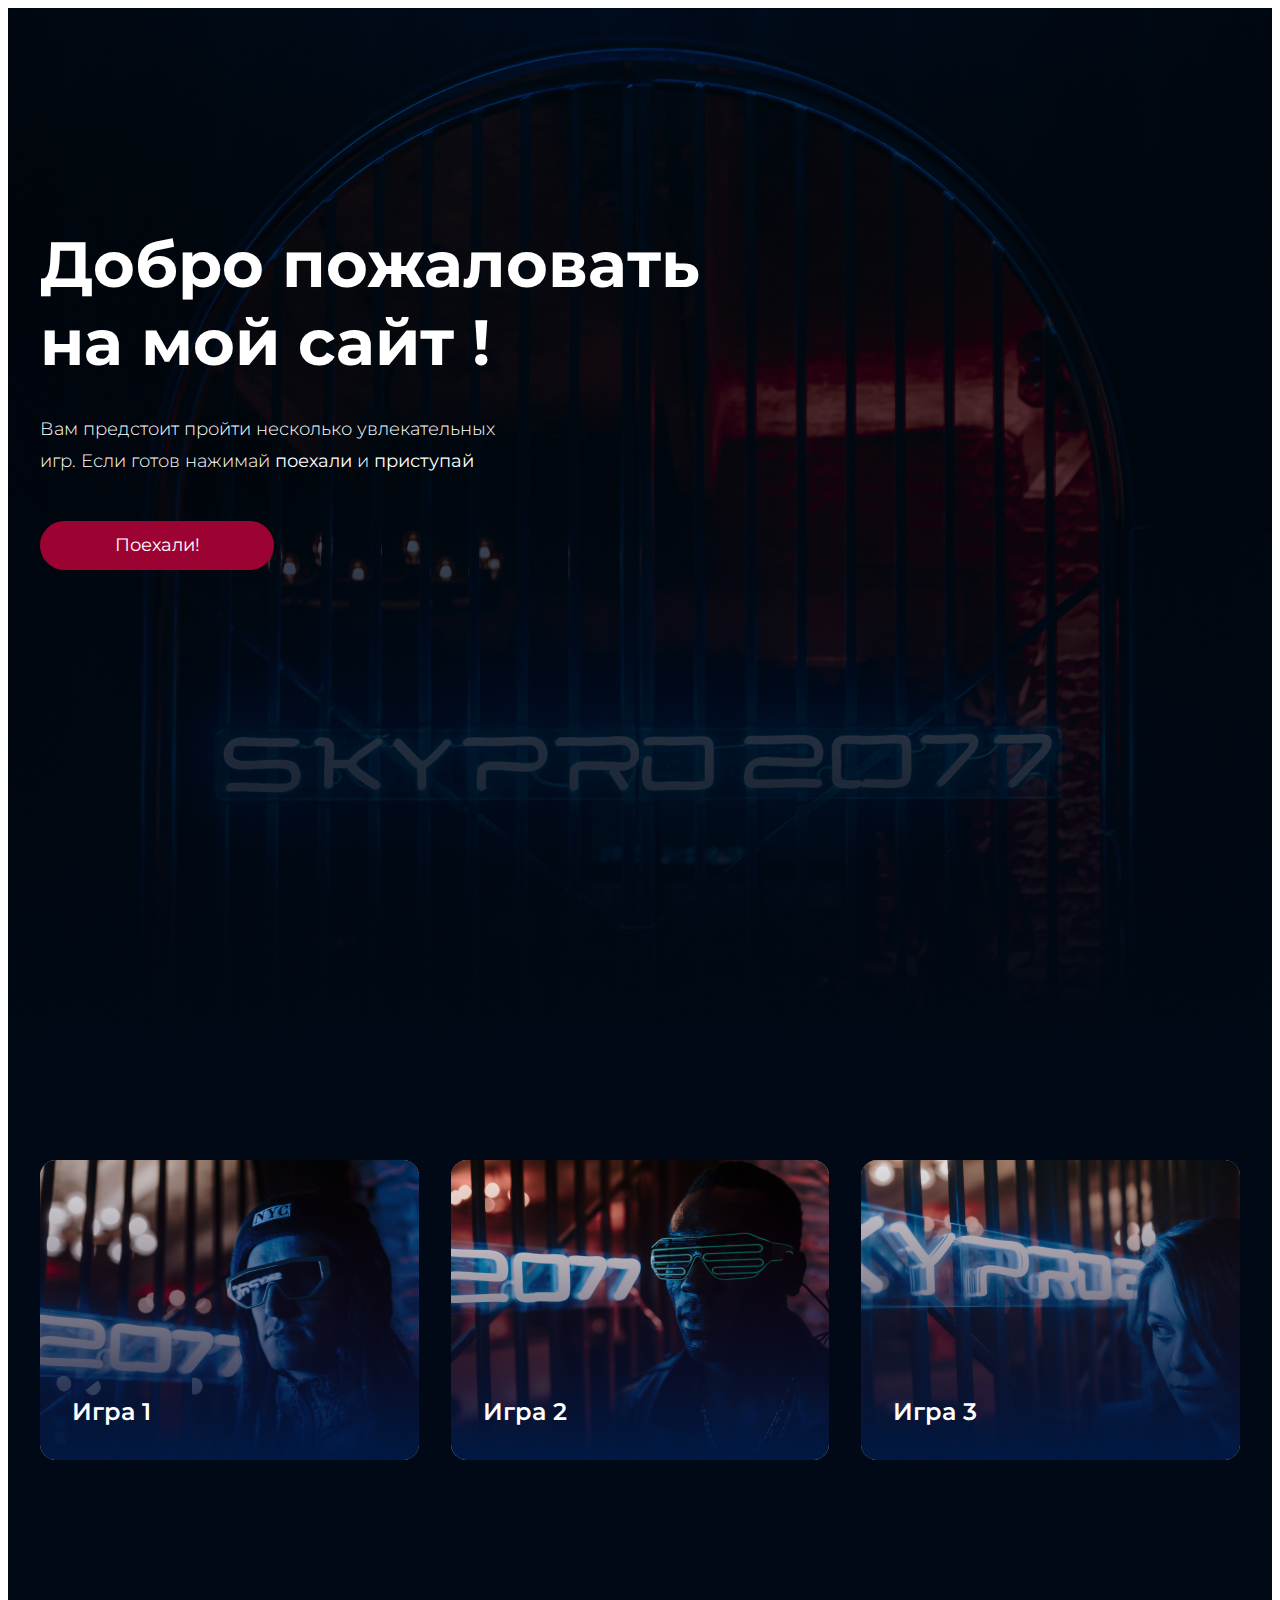
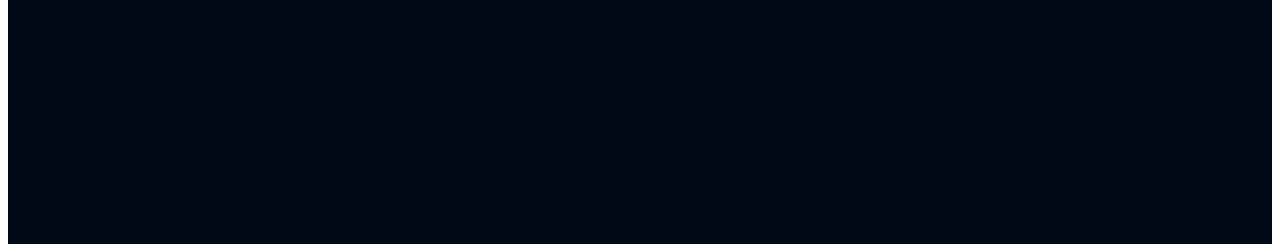
==== index.html @ 0278466e "add files" ====
<!DOCTYPE html>
<html lang="en">

<head>
    <meta charset="UTF-8">
    <meta http-equiv="X-UA-Compatible" content="IE=edge">
    <meta name="viewport" content="width=device-width, initial-scale=1.0">
    <link rel="preconnect" href="https://fonts.googleapis.com">
    <link rel="preconnect" href="https://fonts.gstatic.com" crossorigin>
    <link href="https://fonts.googleapis.com/css2?family=Montserrat:wght@300;400;600;700&display=swap" rel="stylesheet">
    <link rel="stylesheet" href="style.css">
    <title>Homework1</title>
</head>

<body>
    <header class="header center">
        <section class="header__header-box">
            <h1 class="header-box_title">Добро пожаловать на мой сайт !</h1>
            <span class="header-box_content">Вам предстоит пройти несколько увлекательных игр. Если готов нажимай
                <b>поехали</b> и
                <b> приступай</b></span>
            <div class="header-box__buttons-box">
                <button class="buttons-box_button">Поехали!</button>
            </div>
        </section>
    </header>
    <nav class="nav center">
        <div class="nav__game game1">
            <p class="nav__game_text"> Игра 1</p>
        </div>
        <div class="nav__game game2">
            <p class="nav__game_text"> Игра 2</p>
        </div>
        <div class="nav__game game3">
            <p class="nav__game_text"> Игра 3</p>
        </div>
    </nav>
</body>

</html>
---- style.css ----
* {
  padding-left: 0;
  padding-right: 0;
}

a {
  text-decoration: none;
}

.body {
  font-family: "Montserrat", sans-serif;
}

.center {
  padding-left: calc(50% - 600px);
  padding-right: calc(50% - 600px);
}

.header {
  background-image: url(img/bghd.jpg);
  background-position: center;
  background-repeat: no-repeat;
  background-size: cover;
  height: 1024px;
}
.header__header-box {
  display: flex;
  flex-direction: column;
}

.header-box_title {
  margin-top: 217px;
  margin-bottom: 32px;
  font-family: "Montserrat";
  font-style: normal;
  font-weight: 700;
  font-size: 64px;
  line-height: 78px;
  color: #fff;
  max-width: 760px;
}
.header-box_content {
  font-family: "Montserrat";
  font-style: normal;
  font-weight: 300;
  font-size: 18px;
  line-height: 32px;
  color: #fff;
  max-width: 460px;
  margin-bottom: 44px;
}
.header-box__buttons-box {
  max-width: 234px;
}

.buttons-box_button {
  box-sizing: border-box;
  background: #9C0332;
  border-radius: 30px;
  height: 48.6px;
  width: 234px;
  font-family: "Montserrat";
  font-style: normal;
  font-weight: 400;
  font-size: 18px;
  line-height: 22px;
  color: #fff;
  border: none;
  margin-bottom: 493px;
  transition: all 0.3s;
}
.buttons-box_button:hover {
  cursor: pointer;
}

.nav {
  background-image: url(img/bgnav.jpg);
  background-position: center;
  background-repeat: no-repeat;
  background-size: cover;
  height: 556px;
  padding-top: 128px;
  display: grid;
  gap: 32px;
  grid-template-columns: repeat(12, 1fr);
  padding-bottom: 128px;
}
.nav__game {
  grid-column: span 4;
  color: #fff;
  display: flex;
  justify-content: flex-start;
  align-items: flex-end;
  max-width: 388px;
  max-height: 300px;
  border: none;
  transition: all 0.3s;
  border-radius: 16px;
  position: relative;
}
.nav__game:hover {
  cursor: pointer;
  border: 3px solid #44D2FF;
  border-radius: 16px;
}
.nav__game_text {
  font-family: "Montserrat";
  font-style: normal;
  font-weight: 600;
  font-size: 24px;
  line-height: 32px;
  position: absolute;
  padding-bottom: 32px;
  padding-left: 32px;
  margin: 0;
}

.game1 {
  background-image: url(img/game1.jpg);
  background-position: center;
  background-repeat: no-repeat;
  background-size: cover;
}

.game2 {
  background-image: url(img/game2.jpg);
  background-position: center;
  background-repeat: no-repeat;
  background-size: cover;
}

.game3 {
  background-image: url(img/game3.jpg);
  background-position: center;
  background-repeat: no-repeat;
  background-size: cover;
}/*# sourceMappingURL=style.css.map */
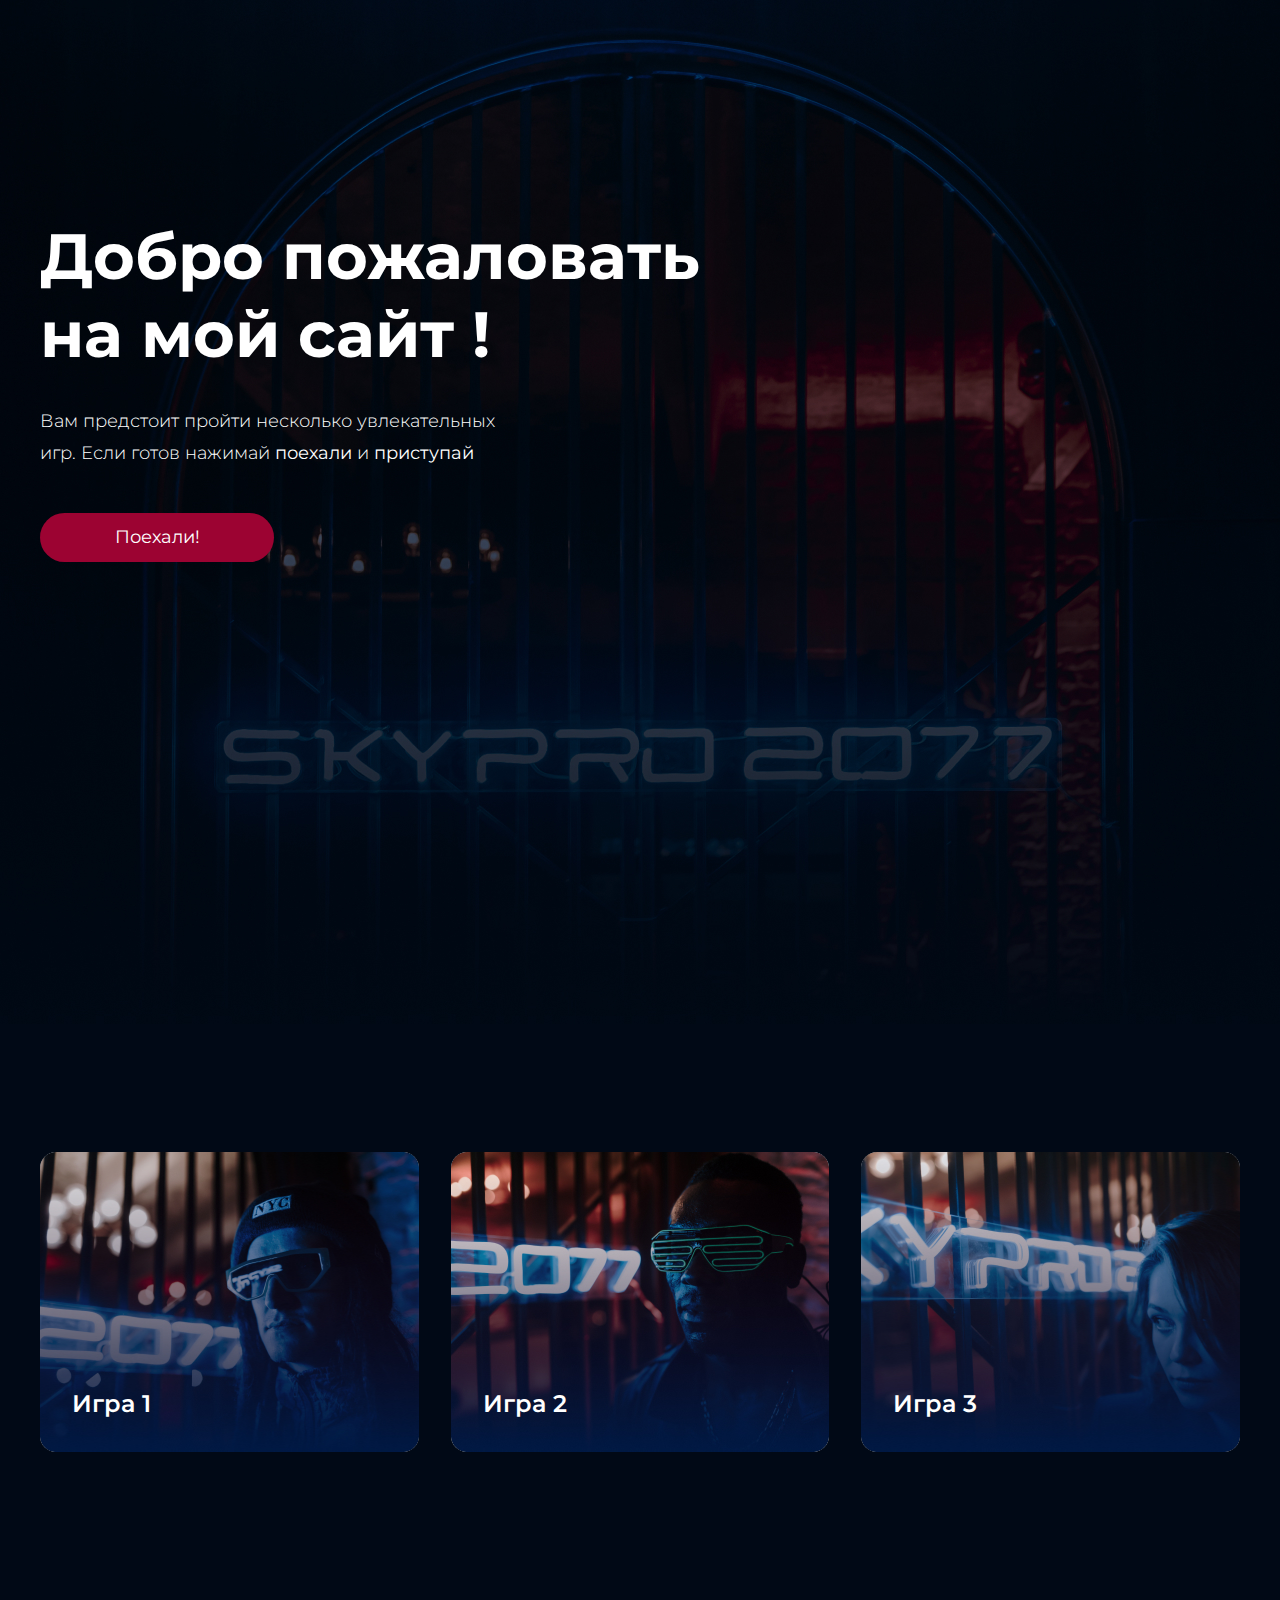
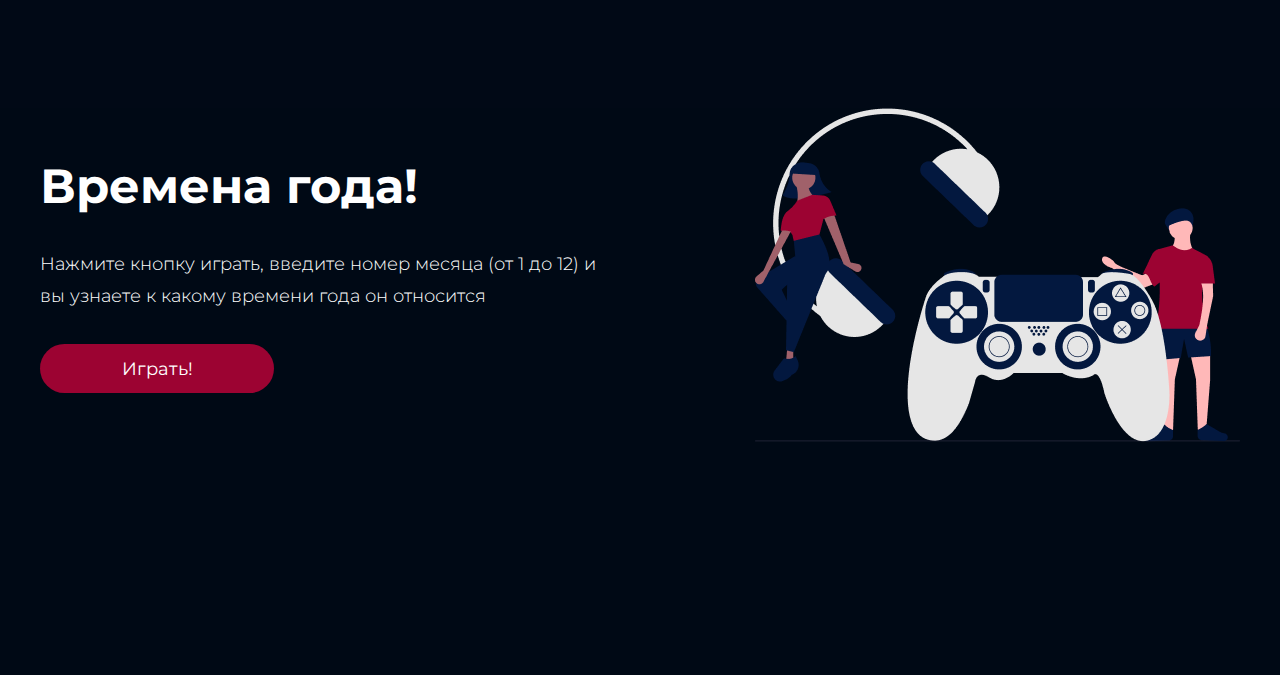
==== commit 0c65d324: "Merge pull request #6 from DenisGitHubs/hw5-2" ====
--- a/index.html
+++ b/index.html
@@ -26,15 +26,30 @@
     </header>
     <nav class="nav center">
         <div class="nav__game game1">
-            <p class="nav__game_text"> Игра 1</p>
+            <p class="nav__game_text">Игра 1</p>
         </div>
         <div class="nav__game game2">
-            <p class="nav__game_text"> Игра 2</p>
+            <p class="nav__game_text">Игра 2</p>
         </div>
         <div class="nav__game game3">
-            <p class="nav__game_text"> Игра 3</p>
+            <p class="nav__game_text">Игра 3</p>
         </div>
     </nav>
+
+    <section class="middle-top center">
+        <div class="middle-top__left">
+            <h2 class="middle-top__left_title">Времена года!</h2>
+            <p class="middle-top__left_text">Нажмите кнопку играть, введите номер месяца (от 1 до 12) и вы узнаете к
+                какому времени года он относится</p>
+            <div class="middle-top__left_button-box">
+                <button onclick="game1()" class="buttons-box_buttonGameOne">Играть!</button>
+            </div>
+        </div>
+        <div class="middle-top__right">
+            <img class="game1-img" src="img/video_game.png" alt="picture">
+        </div>
+    </section>
+    <script src="script.js"></script>
 </body>
 
 </html>--- a/style.css
+++ b/style.css
@@ -1,6 +1,7 @@
 * {
   padding-left: 0;
   padding-right: 0;
+  margin: 0;
 }
 
 a {
@@ -83,7 +84,6 @@
   display: grid;
   gap: 32px;
   grid-template-columns: repeat(12, 1fr);
-  padding-bottom: 128px;
 }
 .nav__game {
   grid-column: span 4;
@@ -91,7 +91,7 @@
   display: flex;
   justify-content: flex-start;
   align-items: flex-end;
-  max-width: 388px;
+  width: 100%;
   max-height: 300px;
   border: none;
   transition: all 0.3s;
@@ -134,4 +134,144 @@
   background-position: center;
   background-repeat: no-repeat;
   background-size: cover;
+}
+
+.middle-top {
+  background-color: #000915;
+  display: grid;
+  grid-template-columns: repeat(12, 1fr);
+  align-items: center;
+  padding-bottom: 233px;
+}
+.middle-top__left {
+  display: flex;
+  flex-direction: column;
+  align-items: flex-start;
+  gap: 32px;
+  max-width: 584px;
+  grid-column: span 6;
+}
+.middle-top__left_title {
+  font-family: "Montserrat";
+  font-style: normal;
+  font-weight: 700;
+  font-size: 48px;
+  line-height: 59px;
+  color: #fff;
+}
+.middle-top__left_text {
+  font-family: "Montserrat";
+  font-style: normal;
+  font-weight: 300;
+  font-size: 18px;
+  line-height: 32px;
+  color: #fff;
+}
+.middle-top__right {
+  grid-column: span 6;
+  display: flex;
+  justify-content: flex-end;
+}
+
+.buttons-box_buttonGameOne {
+  box-sizing: border-box;
+  background: #9C0332;
+  border-radius: 30px;
+  height: 48.6px;
+  width: 234px;
+  font-family: "Montserrat";
+  font-style: normal;
+  font-weight: 400;
+  font-size: 18px;
+  line-height: 22px;
+  color: #fff;
+  border: none;
+  transition: all 0.3s;
+}
+.buttons-box_buttonGameOne:hover {
+  cursor: pointer;
+}
+
+@media (max-width: 430px) {
+  .center {
+    padding-left: 16px;
+    padding-right: 16px;
+  }
+  .header {
+    height: 735px;
+  }
+  .header__header-box {
+    display: flex;
+    flex-direction: column;
+    align-items: center;
+  }
+  .header-box_title {
+    margin-top: 239px;
+    margin-bottom: 33px;
+    font-weight: 700;
+    font-size: 32px;
+    line-height: 39px;
+    color: #fff;
+    max-width: 343px;
+    text-align: center;
+  }
+  .header-box_content {
+    font-size: 14px;
+    line-height: 22px;
+    color: #fff;
+    max-width: 343px;
+    margin-bottom: 33px;
+    text-align: center;
+  }
+  .header-box__buttons-box {
+    max-width: 234px;
+  }
+  .buttons-box_button {
+    margin-bottom: 239px;
+    transition: all 0.3s;
+  }
+  .buttons-box_button:hover {
+    cursor: pointer;
+  }
+  .nav {
+    display: grid;
+    gap: 32px;
+    grid-template-columns: repeat(4, 1fr);
+    height: 964px;
+  }
+  .nav__game {
+    width: 100%;
+    height: 300px;
+    transition: all 0.3s;
+    position: relative;
+  }
+  .nav__game_text {
+    position: absolute;
+    padding-bottom: 32px;
+    padding-left: 16px;
+    margin: 0;
+  }
+  .middle-top {
+    display: flex;
+    flex-direction: column;
+  }
+  .middle-top__left {
+    padding-bottom: 64px;
+    padding-top: 180px;
+    align-items: center;
+  }
+  .middle-top__left_title {
+    font-size: 32px;
+    line-height: 39px;
+  }
+  .middle-top__left_text {
+    font-size: 14px;
+    line-height: 22px;
+    display: flex;
+    align-items: center;
+    text-align: center;
+  }
+  .game1-img {
+    max-width: 344px;
+  }
 }/*# sourceMappingURL=style.css.map */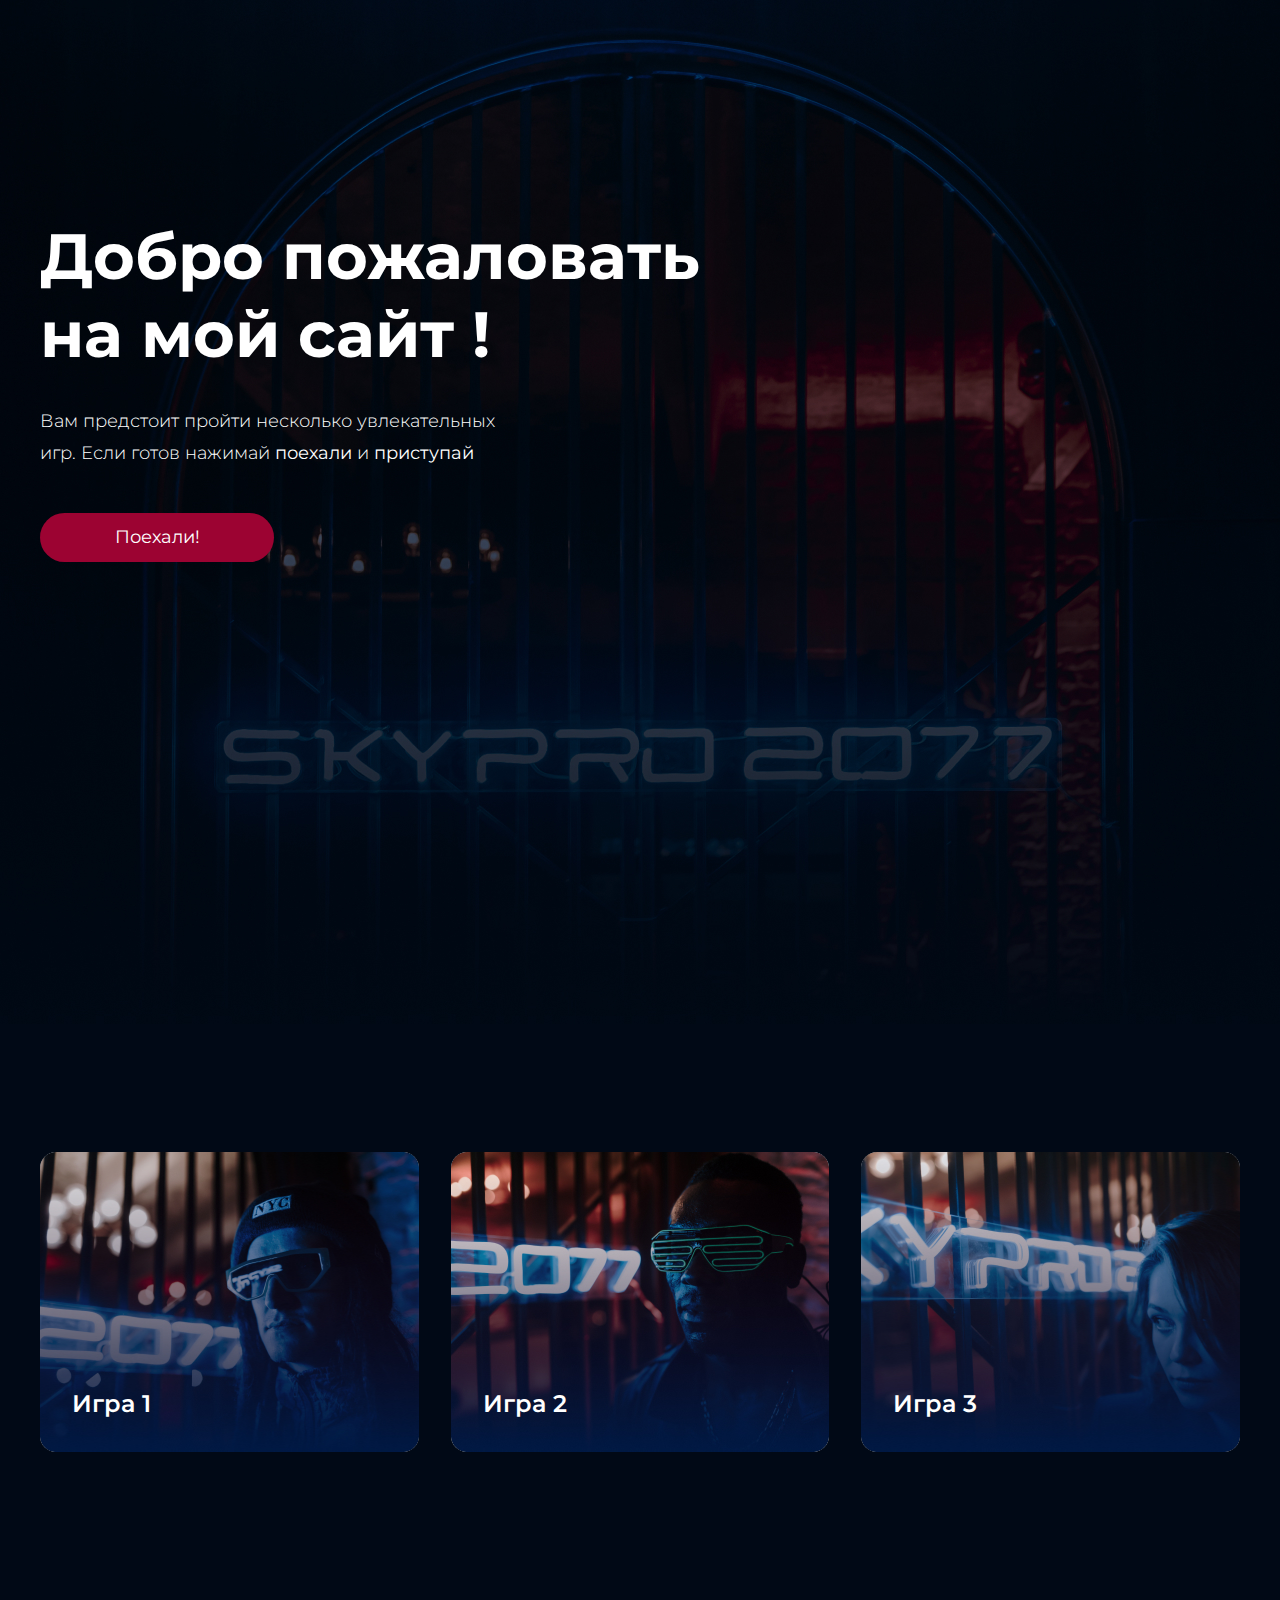
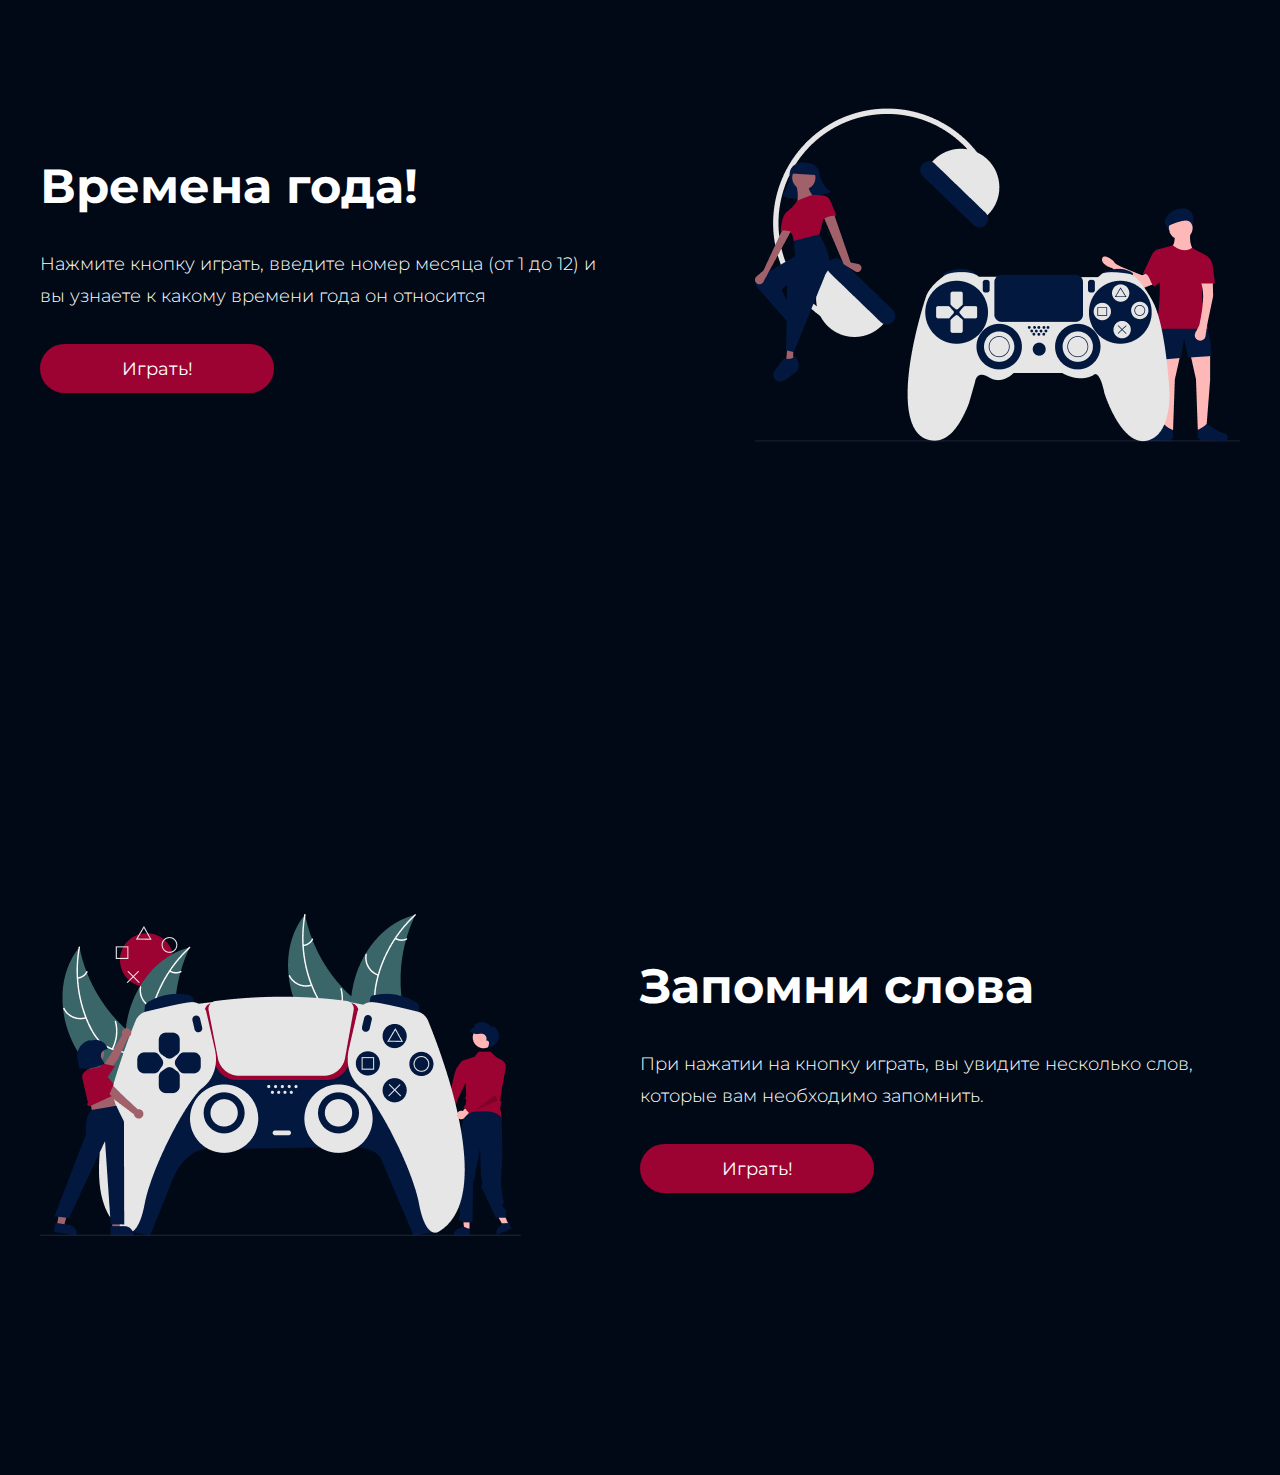
==== commit d0ef0f66: "changed index.html etc." ====
--- a/index.html
+++ b/index.html
@@ -49,6 +49,19 @@
             <img class="game1-img" src="img/video_game.png" alt="picture">
         </div>
     </section>
+    <section class="middle-middle center">
+        <div class="middle-middle__left">
+            <img class="game1-img" src="img/video_game2.png" alt="picture">
+        </div>
+        <div class="middle-middle__right">
+
+            <h2 class="middle-middle__right_title">Запомни слова</h2>
+            <p class="middle-middle__right_text">При нажатии на кнопку играть, вы увидите несколько слов, которые вам необходимо запомнить.</p>
+            <div class="middle-middle__right_button-box">
+                <button onclick="game2()" class="buttons-box_buttonGameOne">Играть!</button>
+            </div>
+        </div>
+    </section>
     <script src="script.js"></script>
 </body>
 
--- a/style.css
+++ b/style.css
@@ -192,7 +192,45 @@
   cursor: pointer;
 }
 
-@media (max-width: 430px) {
+.middle-middle {
+  padding-top: 239px;
+  background-color: #000915;
+  display: grid;
+  grid-template-columns: repeat(12, 1fr);
+  align-items: center;
+  padding-bottom: 239px;
+}
+.middle-middle__right {
+  display: flex;
+  flex-direction: column;
+  align-items: flex-start;
+  gap: 32px;
+  max-width: 584px;
+  grid-column: span 6;
+}
+.middle-middle__right_title {
+  font-family: "Montserrat";
+  font-style: normal;
+  font-weight: 700;
+  font-size: 48px;
+  line-height: 59px;
+  color: #fff;
+}
+.middle-middle__right_text {
+  font-family: "Montserrat";
+  font-style: normal;
+  font-weight: 300;
+  font-size: 18px;
+  line-height: 32px;
+  color: #fff;
+}
+.middle-middle__left {
+  grid-column: span 6;
+  display: flex;
+  justify-content: flex-start;
+}
+
+@media (max-width: 767px) {
   .center {
     padding-left: 16px;
     padding-right: 16px;
@@ -254,6 +292,7 @@
   .middle-top {
     display: flex;
     flex-direction: column;
+    padding-bottom: 85px;
   }
   .middle-top__left {
     padding-bottom: 64px;
@@ -274,4 +313,29 @@
   .game1-img {
     max-width: 344px;
   }
+  .middle-middle {
+    display: flex;
+    flex-direction: column-reverse;
+    padding-bottom: 90px;
+    padding-top: 0;
+  }
+  .middle-middle__right {
+    padding-bottom: 64px;
+    padding-top: 51px;
+    align-items: center;
+  }
+  .middle-middle__right_title {
+    font-size: 32px;
+    line-height: 39px;
+  }
+  .middle-middle__right_text {
+    font-size: 14px;
+    line-height: 22px;
+    display: flex;
+    align-items: center;
+    text-align: center;
+  }
+  .game1-img {
+    max-width: 344px;
+  }
 }/*# sourceMappingURL=style.css.map */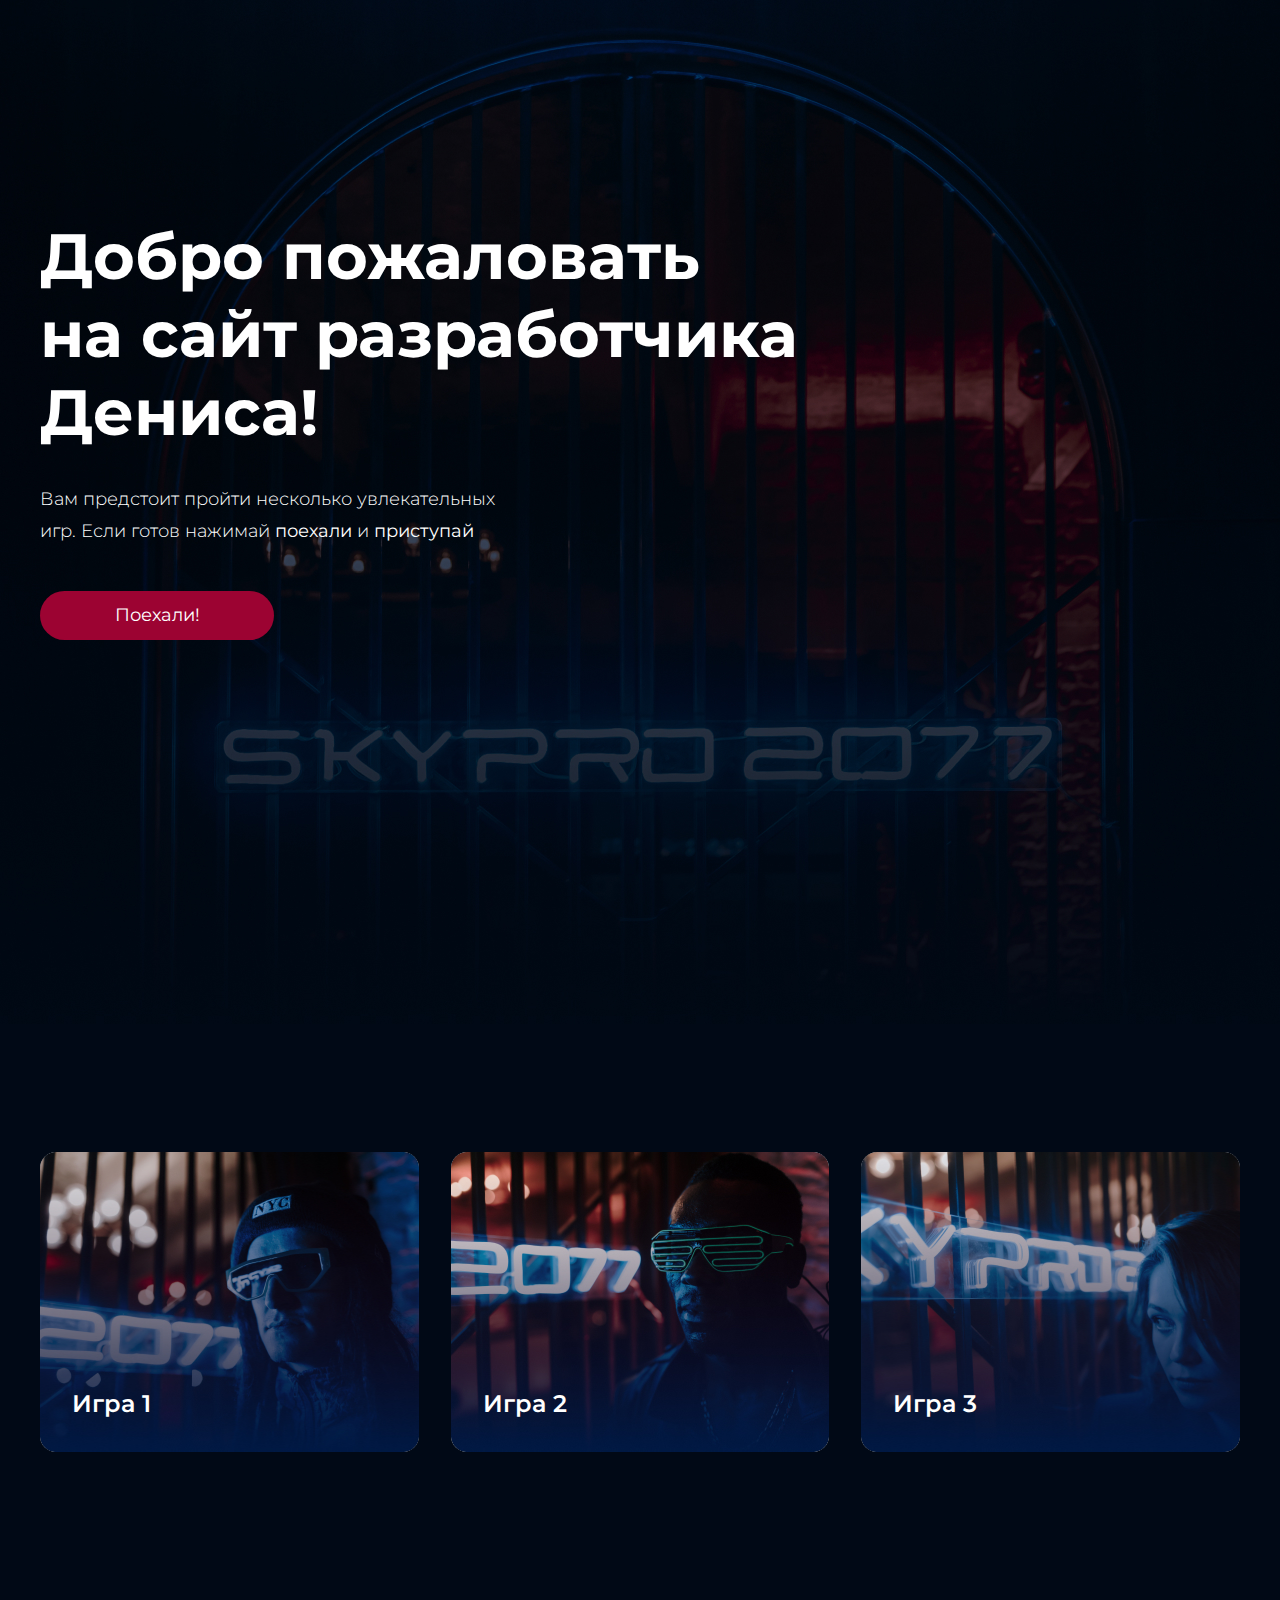
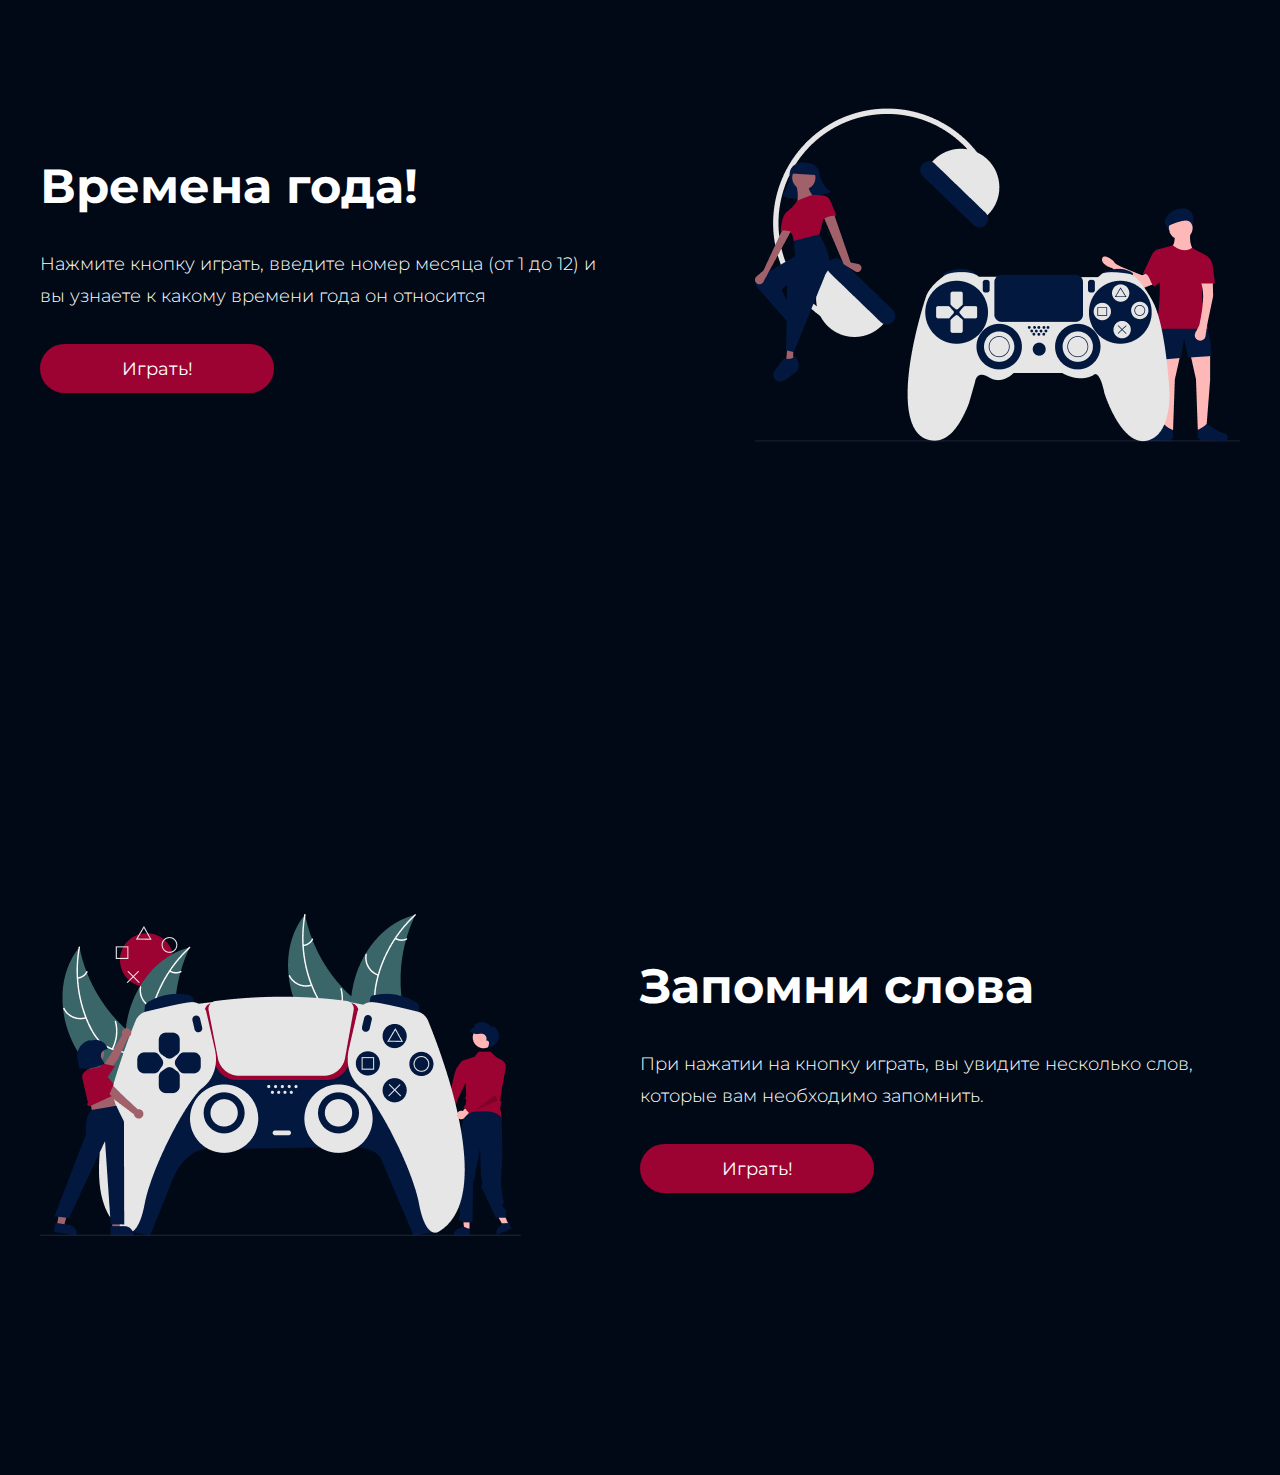
==== commit cf33b179: "bug / I've changed your heading" ====
--- a/index.html
+++ b/index.html
@@ -15,7 +15,7 @@
 <body>
     <header class="header center">
         <section class="header__header-box">
-            <h1 class="header-box_title">Добро пожаловать на мой сайт !</h1>
+            <h1 class="header-box_title">Добро пожаловать на сайт разработчика Дениса!</h1>
             <span class="header-box_content">Вам предстоит пройти несколько увлекательных игр. Если готов нажимай
                 <b>поехали</b> и
                 <b> приступай</b></span>
